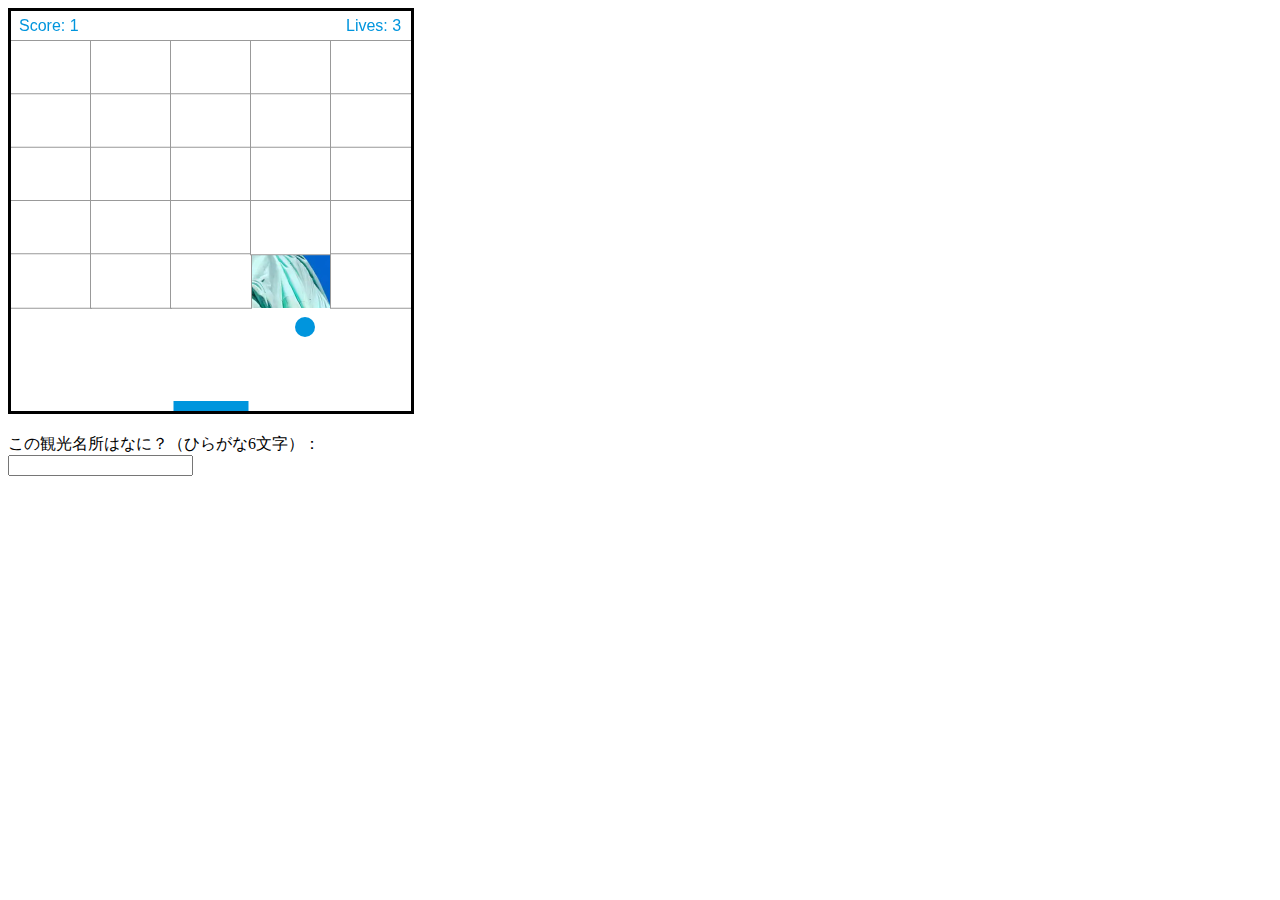
==== index/index.html @ 76a8ae9a "make quiz feature prototype" ====
<!DOCTYPE html>
<html lang = "ja">
    <head>
        <meta charset="utf-8"/>
        <title>ブロック25</title>
    </head>
    <body>
        <div>
            <canvas id="canvas" width="400" height="400"> </canvas>
        </div>
            <form action ="/" method = "post">
                <p>この観光名所はなに？（ひらがな6文字）：<br>
                <input type="text" name="answer"></p>
            </form>
        <div>

        </div>

        <script src="script.jsx"></script>
    </body>
</html>
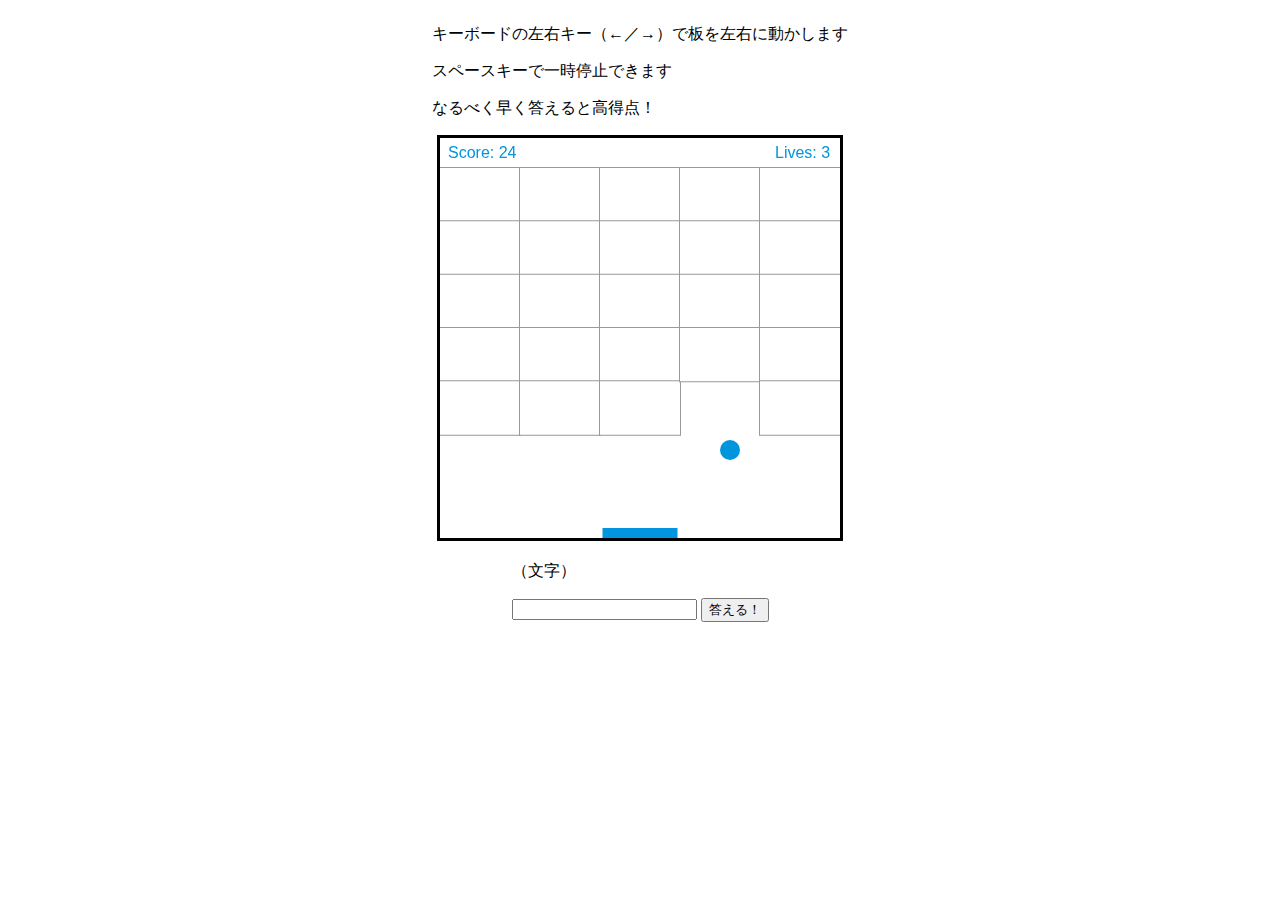
==== commit b0a7633a: "create database and retrieve quizzes from the database" ====
--- a/index/index.html
+++ b/index/index.html
@@ -3,19 +3,29 @@
     <head>
         <meta charset="utf-8"/>
         <title>ブロック25</title>
+        <link rel="stylesheet" href="stylesheet.css" type="text/css">
     </head>
     <body>
-        <div>
-            <canvas id="canvas" width="400" height="400"> </canvas>
+        <div class="container">
+            <div class="explanation">
+                <p>キーボードの左右キー（←／→）で板を左右に動かします</p>
+                <p>スペースキーで一時停止できます</p>
+                <p>なるべく早く答えると高得点！</p>
+            </div>
+            <div>
+                <canvas id="canvas" width="400" height="400"> </canvas>
+            </div>
+                <form action ="/" method = "post">
+                    <p id ="question"></p>
+                    <p>（<span id="ansType"></span><span id="ansLength"></span>文字）</p>
+                    <input type="text" name="userAns">
+                    <input type="submit" value="答える！">
+                </form>
+            <div>
+
+            </div>
+
+            <script src="script.jsx"></script>
         </div>
-            <form action ="/" method = "post">
-                <p>この観光名所はなに？（ひらがな6文字）：<br>
-                <input type="text" name="answer"></p>
-            </form>
-        <div>
-
-        </div>
-
-        <script src="script.jsx"></script>
     </body>
 </html>
--- a/index/stylesheet.css
+++ b/index/stylesheet.css
@@ -0,0 +1,7 @@
+.container {
+    display:flex;
+    align-items: center;
+    flex-direction: column;
+}
+
+
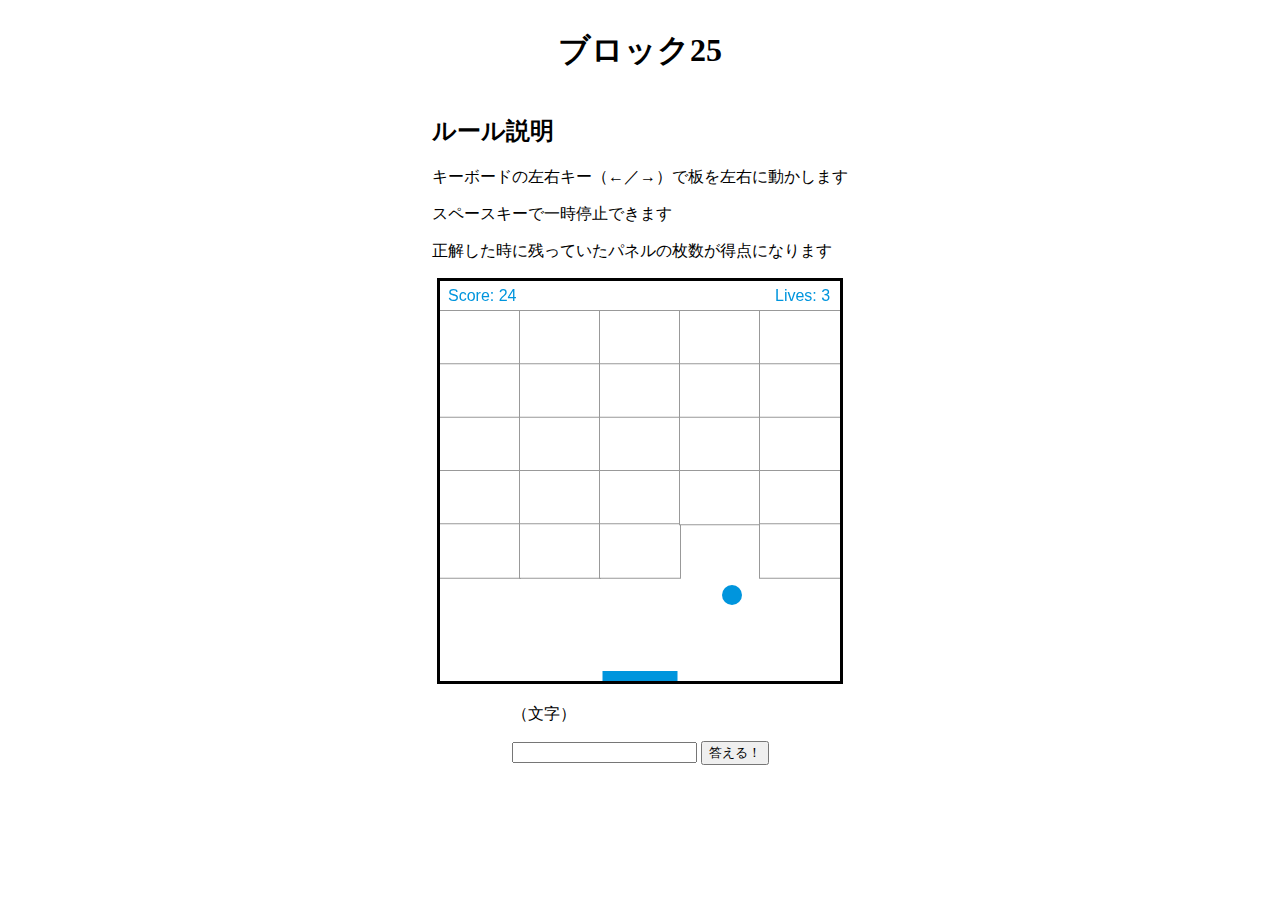
==== commit f7a59e54: "implement correct answer validation" ====
--- a/index/index.html
+++ b/index/index.html
@@ -7,22 +7,28 @@
     </head>
     <body>
         <div class="container">
+            <div class="title">
+                <h1>ブロック25</h1>
+            </div>
             <div class="explanation">
+                <h2>ルール説明</h2>
                 <p>キーボードの左右キー（←／→）で板を左右に動かします</p>
                 <p>スペースキーで一時停止できます</p>
-                <p>なるべく早く答えると高得点！</p>
+                <p>正解した時に残っていたパネルの枚数が得点になります</p>
             </div>
             <div>
                 <canvas id="canvas" width="400" height="400"> </canvas>
             </div>
-                <form action ="/" method = "post">
+            <div>
+                <form id = "answerForm">
                     <p id ="question"></p>
                     <p>（<span id="ansType"></span><span id="ansLength"></span>文字）</p>
-                    <input type="text" name="userAns">
-                    <input type="submit" value="答える！">
+                    <input type ="hidden" name="quizID" id="quizID">
+                    <input type="text" name="userAns" id ="userAns">
+                    <input type="button" value="答える！" onclick="sendAnswer()">
                 </form>
-            <div>
-
+            </div>
+            <div id = "quizResult">    
             </div>
 
             <script src="script.jsx"></script>
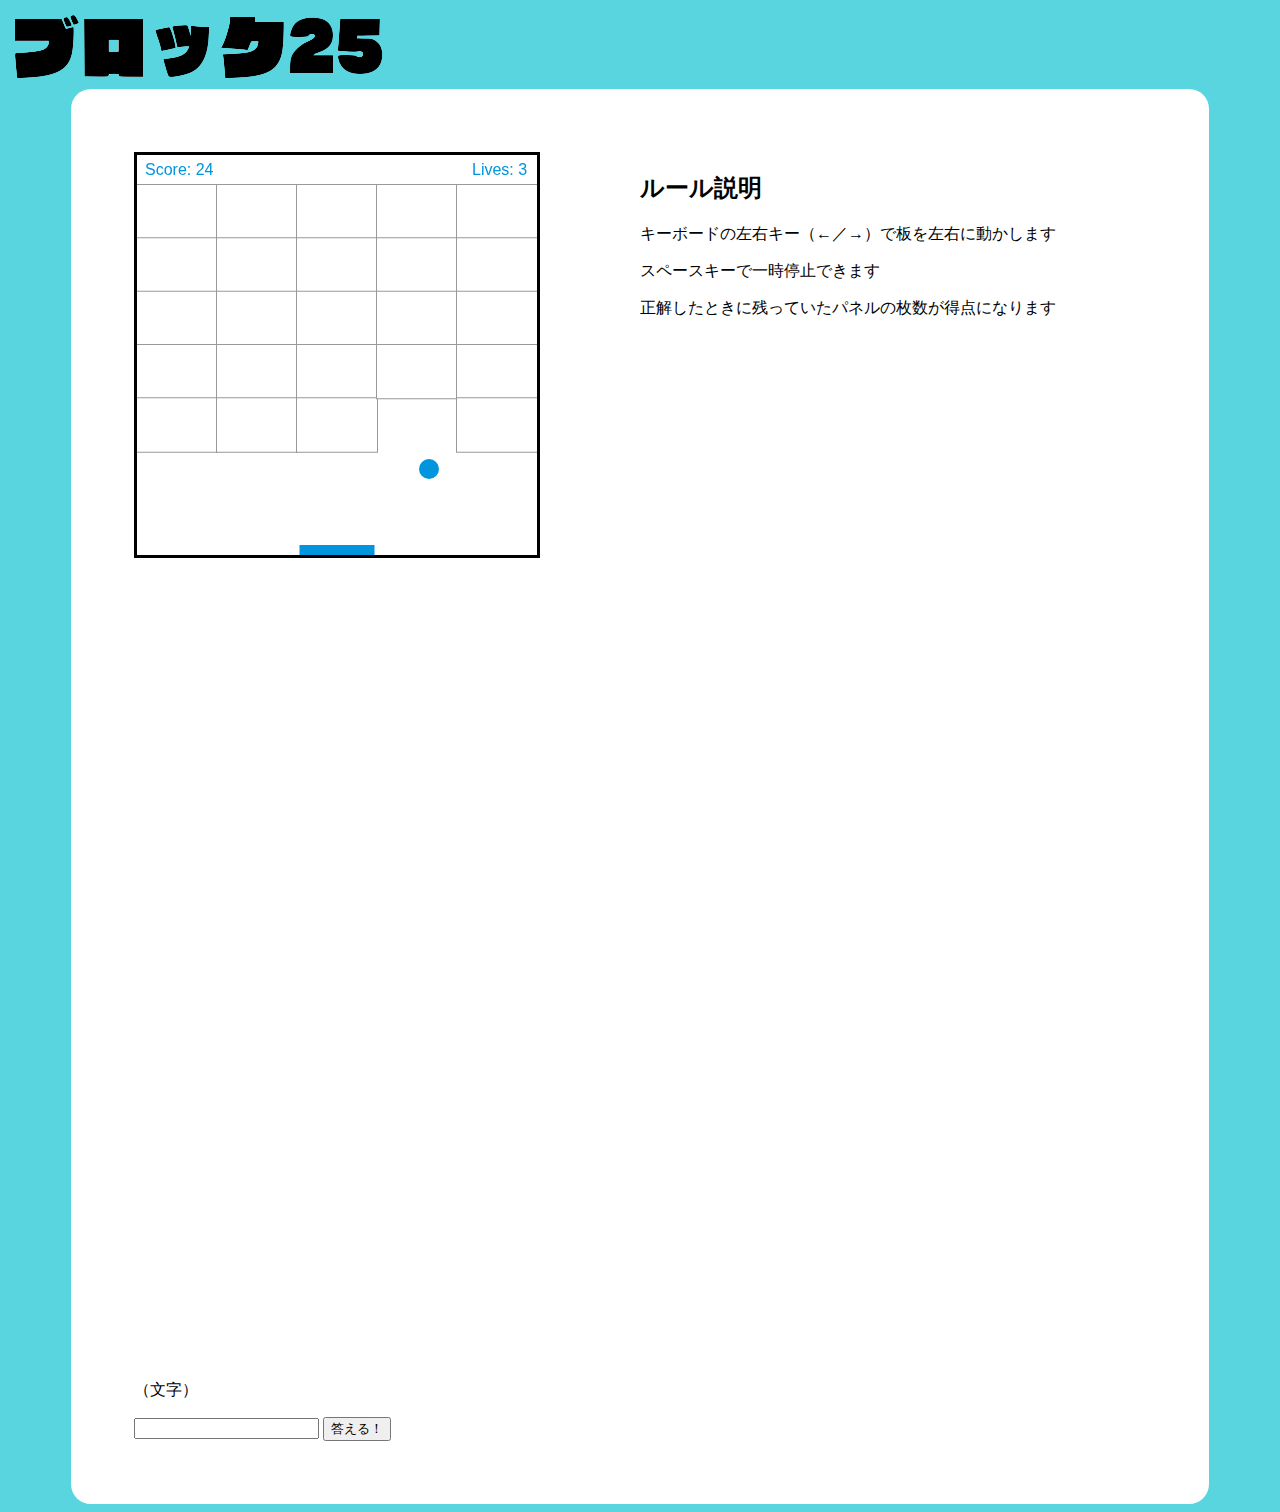
==== commit 6f8cbf49: "add logotype and introduce grid" ====
--- a/index/index.html
+++ b/index/index.html
@@ -6,15 +6,19 @@
         <link rel="stylesheet" href="stylesheet.css" type="text/css">
     </head>
     <body>
+        <div id="title">
+            <img src="./images/block25_logo.png" alt="ブロック25" />
+        </div>
+        <div class ="background">
         <div class="container">
-            <div class="title">
-                <h1>ブロック25</h1>
+            <div class="canvas">
+                <canvas id="canvas" width="400" height="400"></canvas>
             </div>
             <div class="explanation">
                 <h2>ルール説明</h2>
                 <p>キーボードの左右キー（←／→）で板を左右に動かします</p>
                 <p>スペースキーで一時停止できます</p>
-                <p>正解した時に残っていたパネルの枚数が得点になります</p>
+                <p>正解したときに残っていたパネルの枚数が得点になります</p>
             </div>
             <div>
                 <canvas id="canvas" width="400" height="400"> </canvas>
@@ -31,7 +35,8 @@
             <div id = "quizResult">    
             </div>
 
-            <script src="script.jsx"></script>
         </div>
+        </div>
+        <script src="script.jsx"></script>
     </body>
 </html>
--- a/index/stylesheet.css
+++ b/index/stylesheet.css
@@ -1,7 +1,35 @@
-.container {
-    display:flex;
-    align-items: center;
-    flex-direction: column;
+body {
+    background-color: #59D5E0;
+    
 }
 
+.background {
+    background-color: #fff;
+    width: 80%;
+    border-radius: 20px;
+    
+    padding: 5%;
+    margin: auto;
+}
 
+.container {
+    display: grid;
+    grid-template-rows: 2fr 1fr;
+    grid-template-columns: 1fr 1fr;
+}
+
+.canvas {
+    grid-column: 1/2;
+    grid-row: 1/3;
+}
+
+.explanation {
+    grid-column: 2/3;
+    grid-row: 1/2;
+}
+
+.form {
+    grid-column: 2/3;
+    grid-row: 2/3;
+}
+
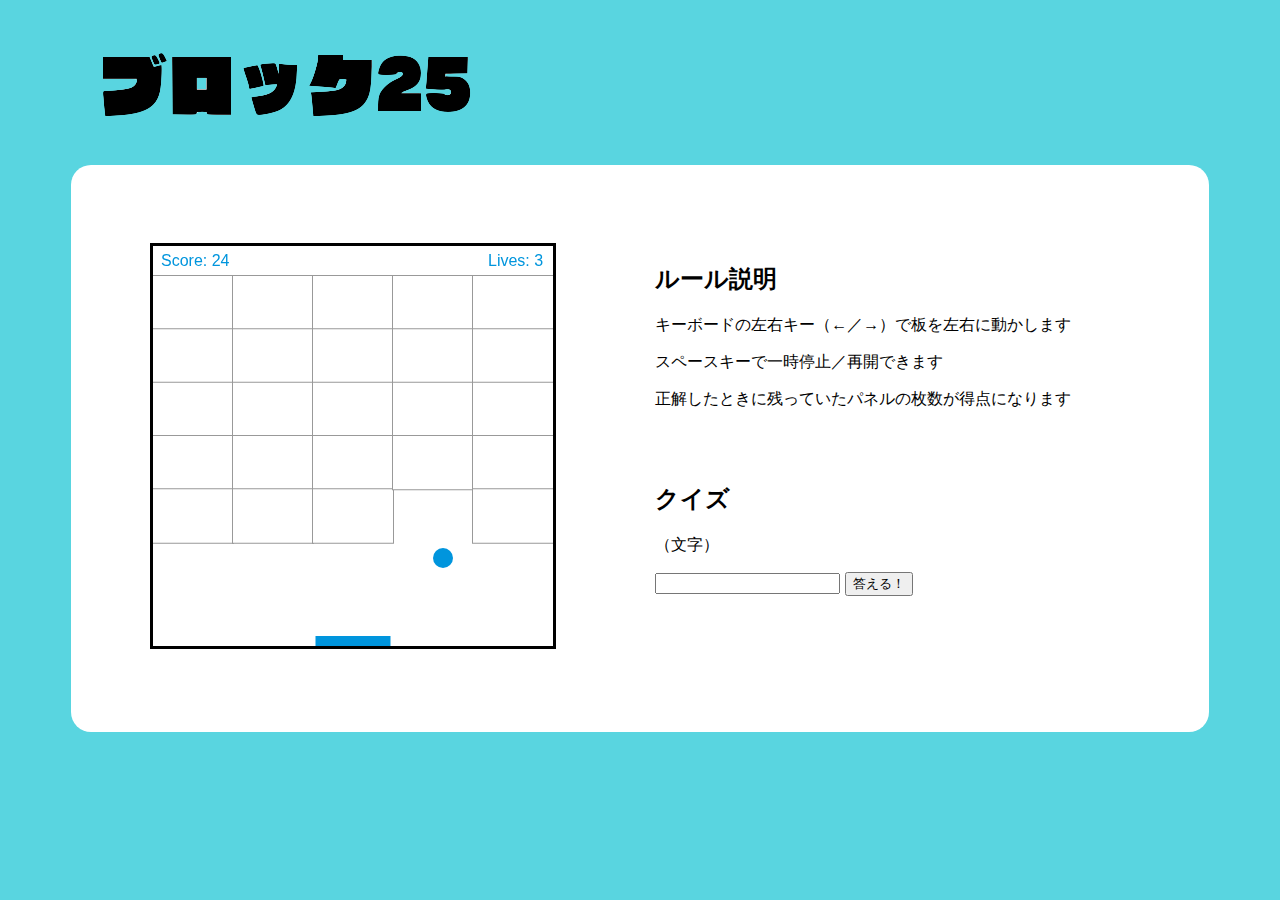
==== commit cf54251c: "add fonts and fix layout" ====
--- a/index/index.html
+++ b/index/index.html
@@ -4,9 +4,14 @@
         <meta charset="utf-8"/>
         <title>ブロック25</title>
         <link rel="stylesheet" href="stylesheet.css" type="text/css">
+
+        <link rel="preconnect" href="https://fonts.googleapis.com">
+        <link rel="preconnect" href="https://fonts.gstatic.com" crossorigin>
+        <link href="https://fonts.googleapis.com/css2?family=Lato:ital,wght@0,100;0,300;0,400;0,700;0,900;1,100;1,300;1,400;1,700;1,900&display=swap" rel="stylesheet">
+        <script src="https://webfont.fontplus.jp/accessor/script/fontplus.js?Ynk5~uTQzMQ%3D&box=0MIQqKAZpkc%3D&aa=1&ab=2"></script>
     </head>
     <body>
-        <div id="title">
+        <div class="title">
             <img src="./images/block25_logo.png" alt="ブロック25" />
         </div>
         <div class ="background">
@@ -17,13 +22,11 @@
             <div class="explanation">
                 <h2>ルール説明</h2>
                 <p>キーボードの左右キー（←／→）で板を左右に動かします</p>
-                <p>スペースキーで一時停止できます</p>
+                <p>スペースキーで一時停止／再開できます</p>
                 <p>正解したときに残っていたパネルの枚数が得点になります</p>
             </div>
-            <div>
-                <canvas id="canvas" width="400" height="400"> </canvas>
-            </div>
-            <div>
+            <div class="quiz">
+                <h2>クイズ</h2>
                 <form id = "answerForm">
                     <p id ="question"></p>
                     <p>（<span id="ansType"></span><span id="ansLength"></span>文字）</p>
@@ -31,10 +34,8 @@
                     <input type="text" name="userAns" id ="userAns">
                     <input type="button" value="答える！" onclick="sendAnswer()">
                 </form>
+                <div id = "quizResult"></div>    
             </div>
-            <div id = "quizResult">    
-            </div>
-
         </div>
         </div>
         <script src="script.jsx"></script>
--- a/index/stylesheet.css
+++ b/index/stylesheet.css
@@ -1,6 +1,13 @@
 body {
     background-color: #59D5E0;
     
+    font-family: 'Noto Sans JP', sans-serif;
+}
+
+.title {
+    padding-top: 3%;
+    padding-bottom: 3%;
+    padding-left: 7%;
 }
 
 .background {
@@ -14,22 +21,36 @@
 
 .container {
     display: grid;
-    grid-template-rows: 2fr 1fr;
+    grid-template-rows: 1fr 1fr;
     grid-template-columns: 1fr 1fr;
 }
 
 .canvas {
     grid-column: 1/2;
     grid-row: 1/3;
+
+    padding: 3%;
 }
 
 .explanation {
     grid-column: 2/3;
     grid-row: 1/2;
+
+    padding: 3%;
 }
 
-.form {
+.explanation h2 {
+    font-family: "FOT-ラグランパンチ Std UB";
+}
+
+.quiz {
     grid-column: 2/3;
     grid-row: 2/3;
+
+    padding: 3%;
 }
 
+.quiz h2 {
+    font-family: "FOT-ラグランパンチ Std UB";
+}
+
